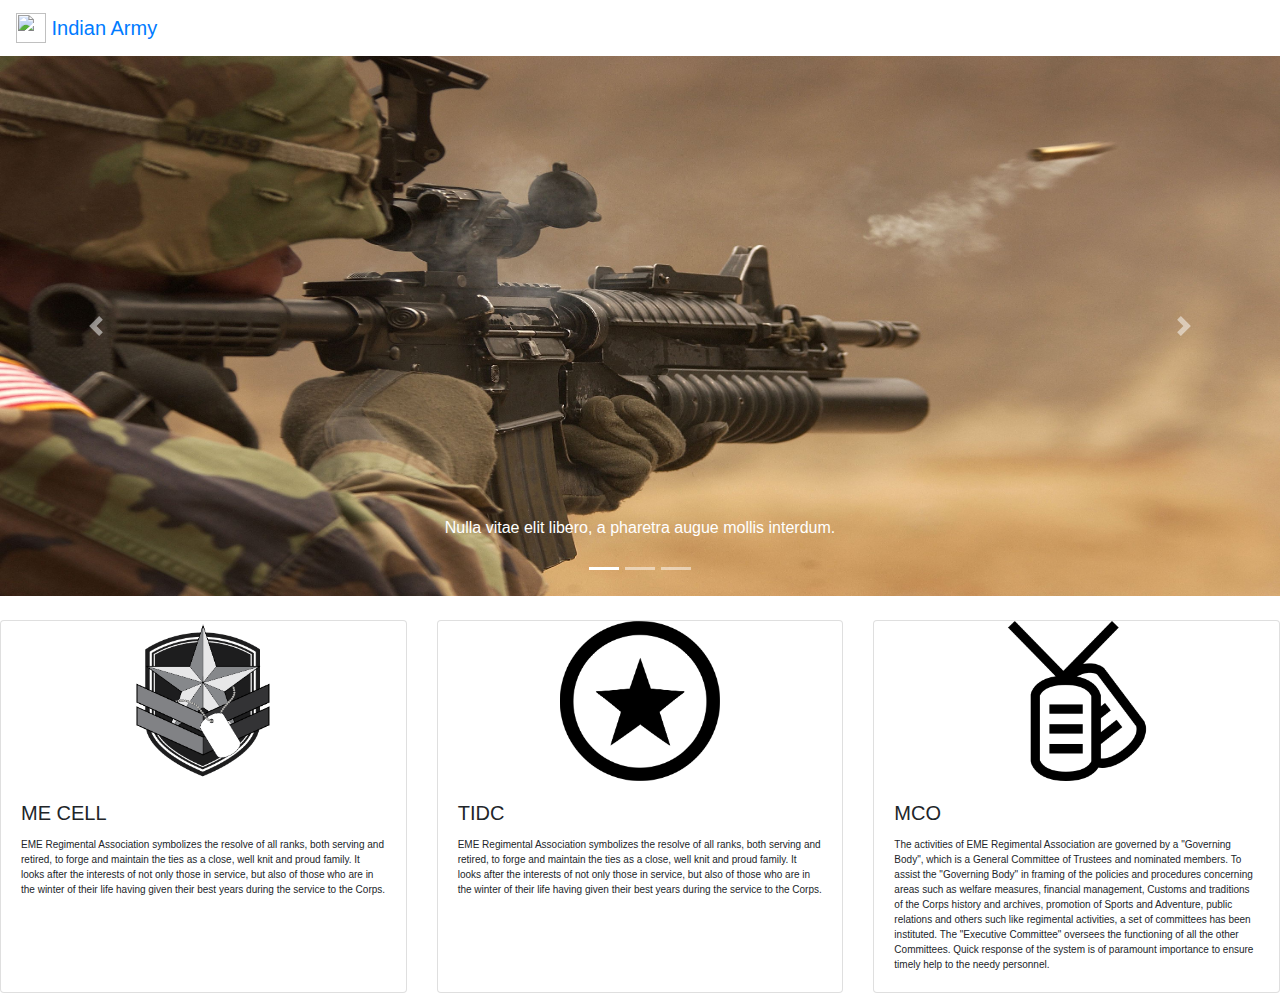
==== index.html @ dafd1463 "added card group" ====
<!DOCTYPE html>
<html>

<head>
    <title>CORPS OF EME</title>
    <!-- <link rel="stylesheet" href="styles.css"> -->
    <link rel="stylesheet" href="https://stackpath.bootstrapcdn.com/bootstrap/4.4.1/css/bootstrap.min.css" integrity="sha384-Vkoo8x4CGsO3+Hhxv8T/Q5PaXtkKtu6ug5TOeNV6gBiFeWPGFN9MuhOf23Q9Ifjh" crossorigin="anonymous">
</head>

<body>
    <script src="https://code.jquery.com/jquery-3.4.1.slim.min.js" integrity="sha384-J6qa4849blE2+poT4WnyKhv5vZF5SrPo0iEjwBvKU7imGFAV0wwj1yYfoRSJoZ+n" crossorigin="anonymous"></script>
    <script src="https://cdn.jsdelivr.net/npm/popper.js@1.16.0/dist/umd/popper.min.js" integrity="sha384-Q6E9RHvbIyZFJoft+2mJbHaEWldlvI9IOYy5n3zV9zzTtmI3UksdQRVvoxMfooAo" crossorigin="anonymous"></script>
    <script src="https://stackpath.bootstrapcdn.com/bootstrap/4.4.1/js/bootstrap.min.js" integrity="sha384-wfSDF2E50Y2D1uUdj0O3uMBJnjuUD4Ih7YwaYd1iqfktj0Uod8GCExl3Og8ifwB6" crossorigin="anonymous"></script>

    <style>
        .carousel-inner>.carousel-item>img {
            height: 60vh;
        }
        
        .card,
        .card img {
            width: 10rem;
        }
        
        .card p {
            font-size: 10px;
        }
    </style>


    <div>
        <nav class="navbar ">
            <a class="navbar-brand" href="#">
                <img src="https://upload.wikimedia.org/wikipedia/commons/thumb/2/23/Flag_of_the_Corps_of_EME.svg/800px-Flag_of_the_Corps_of_EME.svg.png" width="30" height="30" class="d-inline-block align-top" alt=""> Indian Army
            </a>
        </nav>
        <div id="carouselExampleCaptions" class="carousel slide" data-ride="carousel">
            <ol class="carousel-indicators">
                <li data-target="#carouselExampleCaptions" data-slide-to="0" class="active"></li>
                <li data-target="#carouselExampleCaptions" data-slide-to="1"></li>
                <li data-target="#carouselExampleCaptions" data-slide-to="2"></li>
            </ol>
            <div class="carousel-inner">
                <div class="carousel-item active">
                    <img src="./images/pic1.jpg" class="d-block w-100" alt="picture">
                    <div class="carousel-caption d-none d-md-block">

                        <p>Nulla vitae elit libero, a pharetra augue mollis interdum.</p>
                    </div>
                </div>
                <div class="carousel-item">
                    <img src="./images/pic2.jpg" class="d-block w-100" alt="picture">
                    <div class="carousel-caption d-none d-md-block">

                        <p>Lorem ipsum dolor sit amet, consectetur adipiscing elit.</p>
                    </div>
                </div>
                <div class="carousel-item">
                    <img src="./images/pic3.jpg" class="d-block w-100" alt="picture">
                    <div class="carousel-caption d-none d-md-block">

                        <p>Praesent commodo cursus magna, vel scelerisque nisl consectetur.</p>
                    </div>
                </div>
            </div>
            <a class="carousel-control-prev" href="#carouselExampleCaptions" role="button" data-slide="prev">
                <span class="carousel-control-prev-icon" aria-hidden="true"></span>
                <span class="sr-only">Previous</span>
            </a>
            <a class="carousel-control-next" href="#carouselExampleCaptions" role="button" data-slide="next">
                <span class="carousel-control-next-icon" aria-hidden="true"></span>
                <span class="sr-only">Next</span>
            </a>
        </div>

    </div>

    <div class="card-deck mt-4">
        <div class="card">
            <img src="./images/pic4.png" class="card-img-top mx-auto d-block" alt="...">
            <div class="card-body">
                <h5 class="card-title">ME CELL</h5>
                <p class="card-text">EME Regimental Association symbolizes the resolve of all ranks, both serving and retired, to forge and maintain the ties as a close, well knit and proud family. It looks after the interests of not only those in service, but also of those
                    who are in the winter of their life having given their best years during the service to the Corps.</p>

            </div>
        </div>
        <div class="card">
            <img src="./images/pic5.png" class="card-img-top mx-auto d-block" alt="...">
            <div class="card-body">
                <h5 class="card-title">TIDC</h5>
                <p class="card-text">EME Regimental Association symbolizes the resolve of all ranks, both serving and retired, to forge and maintain the ties as a close, well knit and proud family. It looks after the interests of not only those in service, but also of those
                    who are in the winter of their life having given their best years during the service to the Corps.</p>

            </div>
        </div>
        <div class="card">
            <img src="./images/pic6.png" class="card-img-top mx-auto d-block" alt="...">
            <div class="card-body">
                <h5 class="card-title">MCO</h5>
                <p class="card-text">The activities of EME Regimental Association are governed by a "Governing Body", which is a General Committee of Trustees and nominated members. To assist the "Governing Body" in framing of the policies and procedures concerning areas
                    such as welfare measures, financial management, Customs and traditions of the Corps history and archives, promotion of Sports and Adventure, public relations and others such like regimental activities, a set of committees has been
                    instituted. The "Executive Committee" oversees the functioning of all the other Committees. Quick response of the system is of paramount importance to ensure timely help to the needy personnel.</p>

            </div>
        </div>
    </div>
    <!---
  <div class="top">
        <div class="gallery">
            <a target="_blank" href="img_5terre.jpg">
                <img src="https://upload.wikimedia.org/wikipedia/commons/thumb/2/23/Flag_of_the_Corps_of_EME.svg/800px-Flag_of_the_Corps_of_EME.svg.png" width="400" height="200">
            </a>
        </div>
        <div id="outer-div" style="overflow:hidden;height:45px">

            <a href='/html/default.asp' style="padding:15px 150px 10px 70px">EME</a>
            <a id="inner-div" href='/html/default.asp' style="padding:15px 70px 10px 70px">HOME</a>
            <a id="inner-div" href='/css/default.asp' style="padding:15px 70px 10px 70px">VISION</a>
            <a id="inner-div" href='/css/default.asp' style="padding:15px 70px 10px 70px">MISSION</a>
            <a id="inner-div" href='/css/default.asp' style="padding:15px 70px 10px 70px">ABOUT US</a>
        </div>
        <div class="bottom">
            <p>
                <h1>ME CELL</h1>
                EME Regimental Association symbolizes the resolve of all ranks, both serving and retired, to forge and maintain the ties as a close, well knit and proud family. It looks after the interests of not only those in service, but also of those who are in the
                winter of their life having given their best years during the service to the Corps.
            </p>
            <p>
                <h1>TIDC</h1>
                EME Regimental Association symbolizes the resolve of all ranks, both serving and retired, to forge and maintain the ties as a close, well knit and proud family. It looks after the interests of not only those in service, but also of those who are in the
                winter of their life having given their best years during the service to the Corps.
            </p>
            <p>
                <h1>MCO</h1>
                The activities of EME Regimental Association are governed by a "Governing Body", which is a General Committee of Trustees and nominated members. To assist the "Governing Body" in framing of the policies and procedures concerning areas such as welfare
                measures, financial management, Customs and traditions of the Corps history and archives, promotion of Sports and Adventure, public relations and others such like regimental activities, a set of committees has been instituted. The "Executive
                Committee" oversees the functioning of all the other Committees. Quick response of the system is of paramount importance to ensure timely help to the needy personnel.
            </p>
        </div>

    </div>


-->

</body>

</html>
---- styles.css ----
div.gallery {

  border: 1px solid #ccc;
  float: left;
  width: 170px;
  }

div.gallery img {
  width: 100%;
  height: auto;
}

div.bottom{
padding: 260px;
line-height: 1.2;
font-size: 20px;
text-transform: capitalize;
text-shadow: 3px 2px Blue;
}

#outer-div {

      text-align: center;
      background-color: #00004d
      }
   #inner-div {
      display: inline-block;
      margin: 0 auto;
      padding: 3px;
      background-color: #ccccff
      }

body {
  color: #f1f1f1;
  height: 200px;
  background-image: url('http://www.joinindianarmy.nic.in/writereaddata/Portal/Template_ScriptBanner/Banner_1_1_imgpsh_fullsize__7_.png');
  background-repeat: no-repeat;
  background-size: cover;
  background-attachment: fixed;
  background-position: center;
}
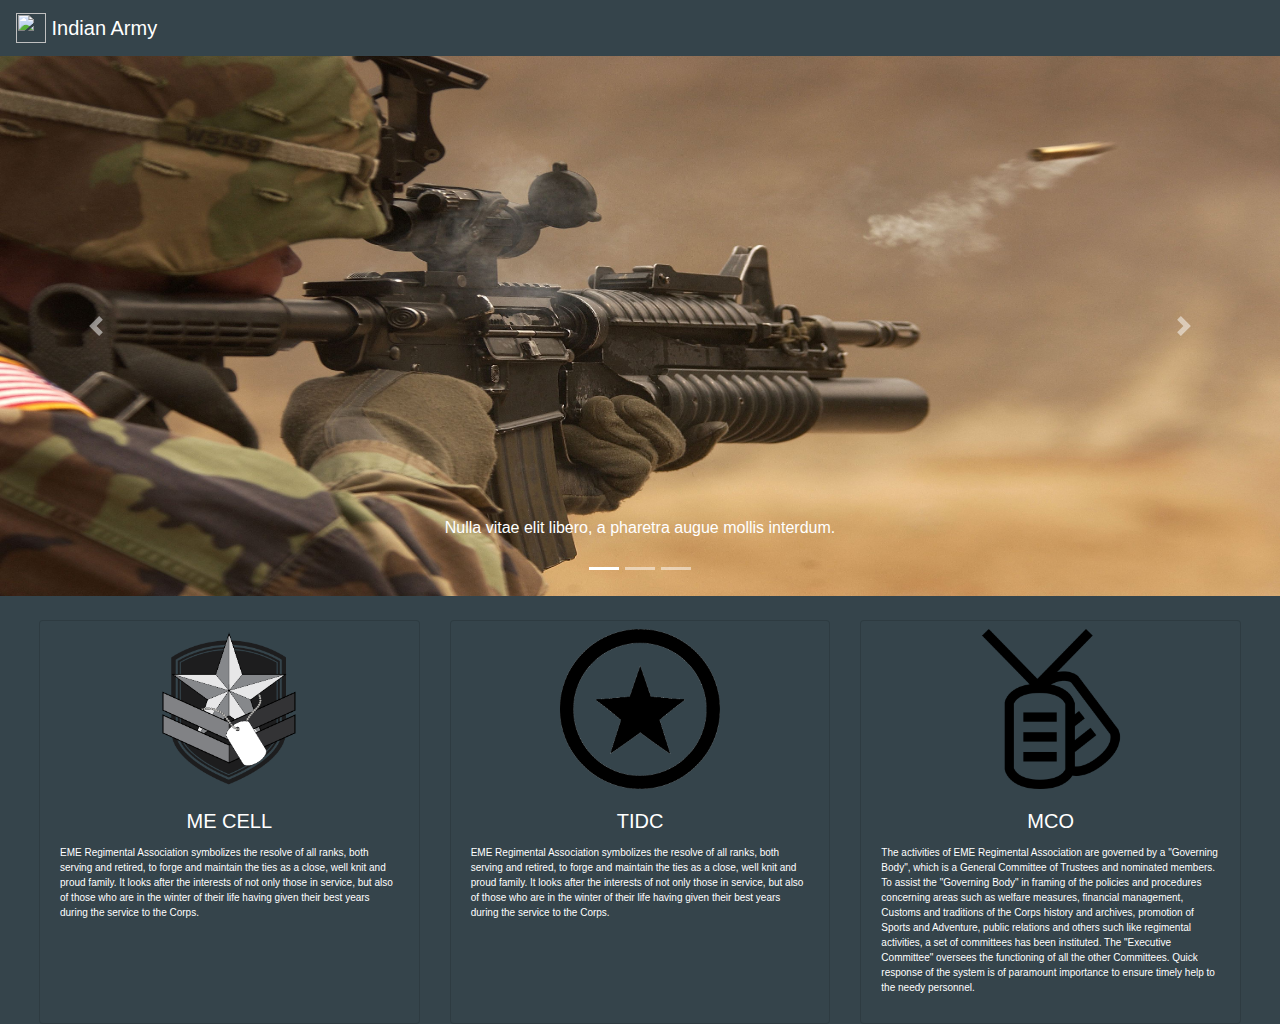
==== commit 98702187: "changed background color and color" ====
--- a/index.html
+++ b/index.html
@@ -13,6 +13,14 @@
     <script src="https://stackpath.bootstrapcdn.com/bootstrap/4.4.1/js/bootstrap.min.js" integrity="sha384-wfSDF2E50Y2D1uUdj0O3uMBJnjuUD4Ih7YwaYd1iqfktj0Uod8GCExl3Og8ifwB6" crossorigin="anonymous"></script>
 
     <style>
+        body {
+            background-color: #35444B;
+        }
+        
+        .navbar-brand {
+            color: white;
+        }
+        
         .carousel-inner>.carousel-item>img {
             height: 60vh;
         }
@@ -24,6 +32,11 @@
         
         .card p {
             font-size: 10px;
+        }
+        
+        .card {
+            background-color: #35444B;
+            color: white;
         }
     </style>
 
@@ -75,29 +88,29 @@
 
     </div>
 
-    <div class="card-deck mt-4">
-        <div class="card">
+    <div class="card-deck mt-4 mx-4">
+        <div class="card py-2">
             <img src="./images/pic4.png" class="card-img-top mx-auto d-block" alt="...">
             <div class="card-body">
-                <h5 class="card-title">ME CELL</h5>
+                <h5 class="card-title text-center">ME CELL</h5>
                 <p class="card-text">EME Regimental Association symbolizes the resolve of all ranks, both serving and retired, to forge and maintain the ties as a close, well knit and proud family. It looks after the interests of not only those in service, but also of those
                     who are in the winter of their life having given their best years during the service to the Corps.</p>
 
             </div>
         </div>
-        <div class="card">
+        <div class="card py-2">
             <img src="./images/pic5.png" class="card-img-top mx-auto d-block" alt="...">
             <div class="card-body">
-                <h5 class="card-title">TIDC</h5>
+                <h5 class="card-title text-center">TIDC</h5>
                 <p class="card-text">EME Regimental Association symbolizes the resolve of all ranks, both serving and retired, to forge and maintain the ties as a close, well knit and proud family. It looks after the interests of not only those in service, but also of those
                     who are in the winter of their life having given their best years during the service to the Corps.</p>
 
             </div>
         </div>
-        <div class="card">
+        <div class="card py-2">
             <img src="./images/pic6.png" class="card-img-top mx-auto d-block" alt="...">
             <div class="card-body">
-                <h5 class="card-title">MCO</h5>
+                <h5 class="card-title text-center">MCO</h5>
                 <p class="card-text">The activities of EME Regimental Association are governed by a "Governing Body", which is a General Committee of Trustees and nominated members. To assist the "Governing Body" in framing of the policies and procedures concerning areas
                     such as welfare measures, financial management, Customs and traditions of the Corps history and archives, promotion of Sports and Adventure, public relations and others such like regimental activities, a set of committees has been
                     instituted. The "Executive Committee" oversees the functioning of all the other Committees. Quick response of the system is of paramount importance to ensure timely help to the needy personnel.</p>
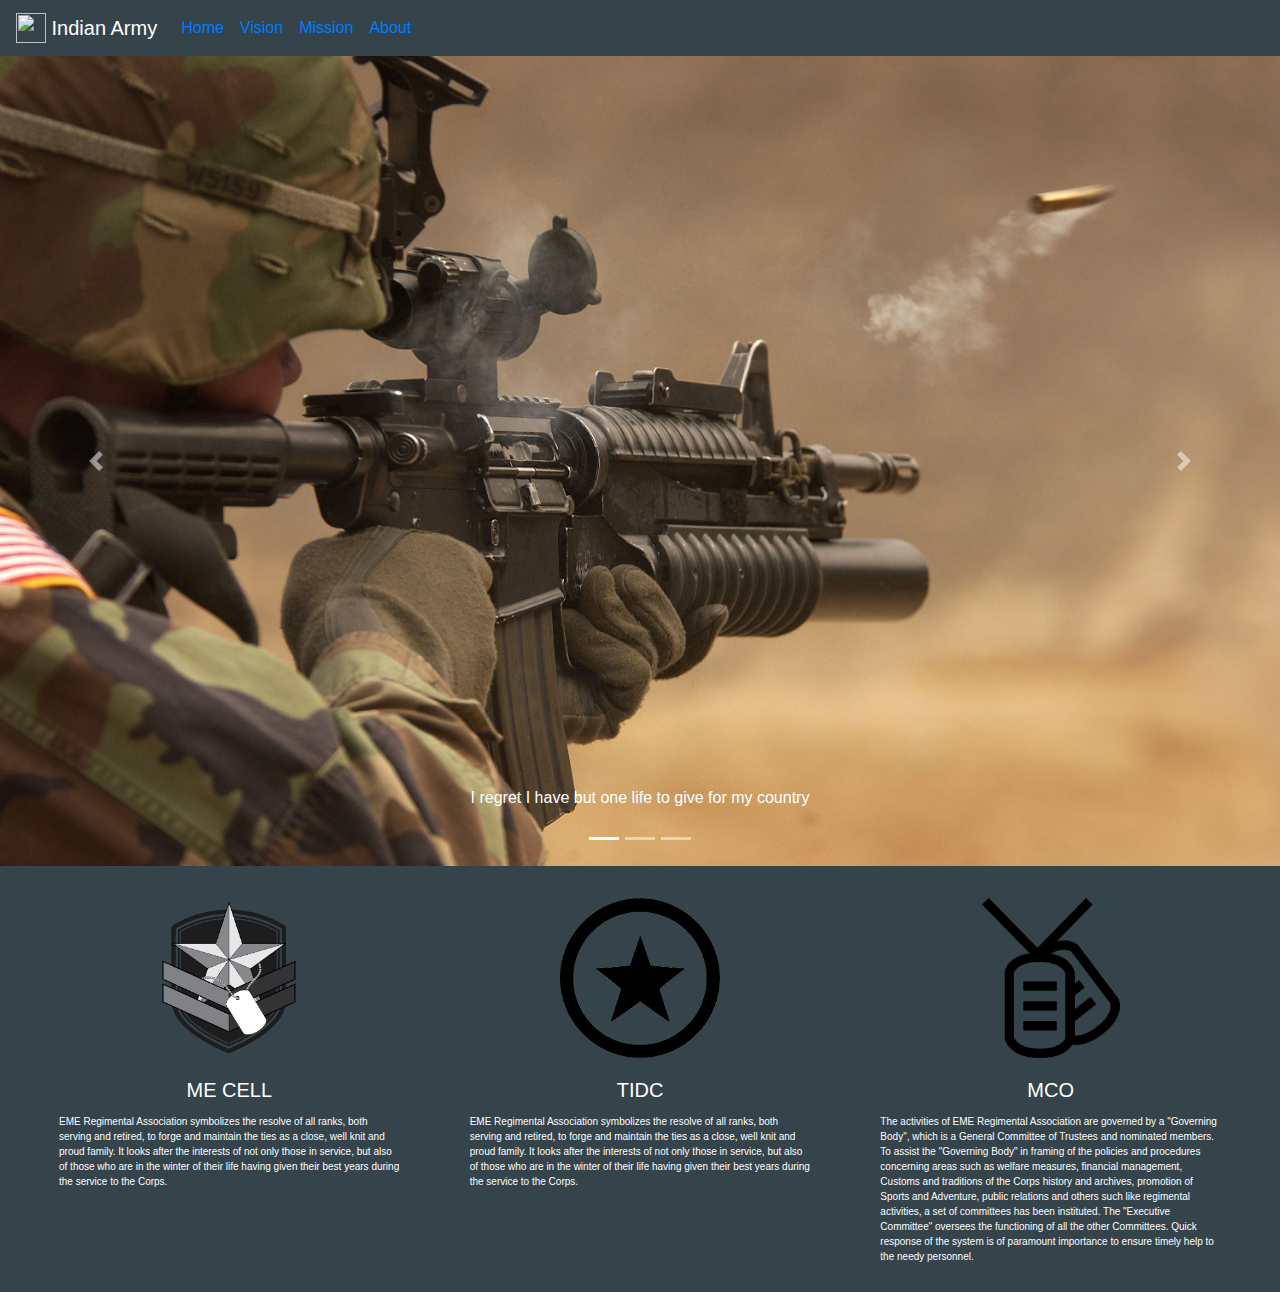
==== commit 98b20e7b: "changed the carousel size and added some comments" ====
--- a/index.html
+++ b/index.html
@@ -2,94 +2,89 @@
 <html>
 
 <head>
+    <meta charset="utf-8" />
     <title>CORPS OF EME</title>
-    <!-- <link rel="stylesheet" href="styles.css"> -->
+    <link rel="icon" href="https://upload.wikimedia.org/wikipedia/commons/thumb/2/23/Flag_of_the_Corps_of_EME.svg/800px-Flag_of_the_Corps_of_EME.svg.png" type="image/icon type">
+    <link rel="stylesheet" href="style.css">
     <link rel="stylesheet" href="https://stackpath.bootstrapcdn.com/bootstrap/4.4.1/css/bootstrap.min.css" integrity="sha384-Vkoo8x4CGsO3+Hhxv8T/Q5PaXtkKtu6ug5TOeNV6gBiFeWPGFN9MuhOf23Q9Ifjh" crossorigin="anonymous">
 </head>
 
-<body>
+<body style="background-color:  #35444B;">
     <script src="https://code.jquery.com/jquery-3.4.1.slim.min.js" integrity="sha384-J6qa4849blE2+poT4WnyKhv5vZF5SrPo0iEjwBvKU7imGFAV0wwj1yYfoRSJoZ+n" crossorigin="anonymous"></script>
     <script src="https://cdn.jsdelivr.net/npm/popper.js@1.16.0/dist/umd/popper.min.js" integrity="sha384-Q6E9RHvbIyZFJoft+2mJbHaEWldlvI9IOYy5n3zV9zzTtmI3UksdQRVvoxMfooAo" crossorigin="anonymous"></script>
     <script src="https://stackpath.bootstrapcdn.com/bootstrap/4.4.1/js/bootstrap.min.js" integrity="sha384-wfSDF2E50Y2D1uUdj0O3uMBJnjuUD4Ih7YwaYd1iqfktj0Uod8GCExl3Og8ifwB6" crossorigin="anonymous"></script>
 
-    <style>
-        body {
-            background-color: #35444B;
-        }
-        
-        .navbar-brand {
-            color: white;
-        }
-        
-        .carousel-inner>.carousel-item>img {
-            height: 60vh;
-        }
-        
-        .card,
-        .card img {
-            width: 10rem;
-        }
-        
-        .card p {
-            font-size: 10px;
-        }
-        
-        .card {
-            background-color: #35444B;
-            color: white;
-        }
-    </style>
+    <!--Header-->
+    <nav class="navbar navbar-expand-lg ">
+        <a class="navbar-brand" href="#">
+            <img src="https://upload.wikimedia.org/wikipedia/commons/thumb/2/23/Flag_of_the_Corps_of_EME.svg/800px-Flag_of_the_Corps_of_EME.svg.png" width="30" height="30" class="d-inline-block align-top" alt=""> Indian Army
+        </a>
+        <button class="navbar-toggler" type="button" data-toggle="collapse" data-target="#navbarSupportedContent" aria-controls="navbarSupportedContent" aria-expanded="false" aria-label="Toggle navigation">
+            <span class="navbar-toggler-icon"></span>
+          </button>
+
+        <div class="collapse navbar-collapse" id="navbarSupportedContent">
+            <ul class="navbar-nav mr-auto">
+                <li class="nav-item active">
+                    <a class="nav-link" href="#">Home <span class="sr-only">(current)</span></a>
+                </li>
+                <li class="nav-item">
+                    <a class="nav-link" href="#">Vision</a>
+                </li>
+                <li class="nav-item">
+                    <a class="nav-link" href="#">Mission</a>
+                </li>
+                <li class="nav-item">
+                    <a class="nav-link" href="#">About</a>
+                </li>
 
 
-    <div>
-        <nav class="navbar ">
-            <a class="navbar-brand" href="#">
-                <img src="https://upload.wikimedia.org/wikipedia/commons/thumb/2/23/Flag_of_the_Corps_of_EME.svg/800px-Flag_of_the_Corps_of_EME.svg.png" width="30" height="30" class="d-inline-block align-top" alt=""> Indian Army
-            </a>
-        </nav>
-        <div id="carouselExampleCaptions" class="carousel slide" data-ride="carousel">
-            <ol class="carousel-indicators">
-                <li data-target="#carouselExampleCaptions" data-slide-to="0" class="active"></li>
-                <li data-target="#carouselExampleCaptions" data-slide-to="1"></li>
-                <li data-target="#carouselExampleCaptions" data-slide-to="2"></li>
-            </ol>
-            <div class="carousel-inner">
-                <div class="carousel-item active">
-                    <img src="./images/pic1.jpg" class="d-block w-100" alt="picture">
-                    <div class="carousel-caption d-none d-md-block">
+            </ul>
+        </div>
+    </nav>
+    <!--Carousel-->
+    <div id="carouselExampleCaptions" class="carousel slide" data-ride="carousel">
+        <ol class="carousel-indicators">
+            <li data-target="#carouselExampleCaptions" data-slide-to="0" class="active"></li>
+            <li data-target="#carouselExampleCaptions" data-slide-to="1"></li>
+            <li data-target="#carouselExampleCaptions" data-slide-to="2"></li>
+        </ol>
+        <div class="carousel-inner">
+            <div class="carousel-item active">
+                <img src="./images/pic1.jpg" class="d-block w-100" alt="picture">
+                <div class="carousel-caption d-none d-md-block">
 
-                        <p>Nulla vitae elit libero, a pharetra augue mollis interdum.</p>
-                    </div>
-                </div>
-                <div class="carousel-item">
-                    <img src="./images/pic2.jpg" class="d-block w-100" alt="picture">
-                    <div class="carousel-caption d-none d-md-block">
-
-                        <p>Lorem ipsum dolor sit amet, consectetur adipiscing elit.</p>
-                    </div>
-                </div>
-                <div class="carousel-item">
-                    <img src="./images/pic3.jpg" class="d-block w-100" alt="picture">
-                    <div class="carousel-caption d-none d-md-block">
-
-                        <p>Praesent commodo cursus magna, vel scelerisque nisl consectetur.</p>
-                    </div>
+                    <p>I regret I have but one life to give for my country</p>
                 </div>
             </div>
-            <a class="carousel-control-prev" href="#carouselExampleCaptions" role="button" data-slide="prev">
-                <span class="carousel-control-prev-icon" aria-hidden="true"></span>
-                <span class="sr-only">Previous</span>
-            </a>
-            <a class="carousel-control-next" href="#carouselExampleCaptions" role="button" data-slide="next">
-                <span class="carousel-control-next-icon" aria-hidden="true"></span>
-                <span class="sr-only">Next</span>
-            </a>
+            <div class="carousel-item">
+                <img src="./images/pic2.jpg" class="d-block w-100" alt="picture">
+                <div class="carousel-caption d-none d-md-block">
+
+                    <p>May God have mercy on our enemies, because we won't.</p>
+                </div>
+            </div>
+            <div class="carousel-item">
+                <img src="./images/pic3.jpg" class="d-block w-100" alt="picture">
+                <div class="carousel-caption d-none d-md-block">
+
+                    <p>Our flag does not fly because the wind moves it, it flies with the last breath of each soldier who died protecting it.</p>
+                </div>
+            </div>
         </div>
-
+        <a class="carousel-control-prev" href="#carouselExampleCaptions" role="button" data-slide="prev">
+            <span class="carousel-control-prev-icon" aria-hidden="true"></span>
+            <span class="sr-only">Previous</span>
+        </a>
+        <a class="carousel-control-next" href="#carouselExampleCaptions" role="button" data-slide="next">
+            <span class="carousel-control-next-icon" aria-hidden="true"></span>
+            <span class="sr-only">Next</span>
+        </a>
     </div>
 
+    <!--body-->
     <div class="card-deck mt-4 mx-4">
-        <div class="card py-2">
+        <div class="card py-2 border-0">
             <img src="./images/pic4.png" class="card-img-top mx-auto d-block" alt="...">
             <div class="card-body">
                 <h5 class="card-title text-center">ME CELL</h5>
@@ -98,7 +93,7 @@
 
             </div>
         </div>
-        <div class="card py-2">
+        <div class="card py-2 border-0">
             <img src="./images/pic5.png" class="card-img-top mx-auto d-block" alt="...">
             <div class="card-body">
                 <h5 class="card-title text-center">TIDC</h5>
@@ -107,7 +102,7 @@
 
             </div>
         </div>
-        <div class="card py-2">
+        <div class="card py-2 border-0">
             <img src="./images/pic6.png" class="card-img-top mx-auto d-block" alt="...">
             <div class="card-body">
                 <h5 class="card-title text-center">MCO</h5>
@@ -118,44 +113,6 @@
             </div>
         </div>
     </div>
-    <!---
-  <div class="top">
-        <div class="gallery">
-            <a target="_blank" href="img_5terre.jpg">
-                <img src="https://upload.wikimedia.org/wikipedia/commons/thumb/2/23/Flag_of_the_Corps_of_EME.svg/800px-Flag_of_the_Corps_of_EME.svg.png" width="400" height="200">
-            </a>
-        </div>
-        <div id="outer-div" style="overflow:hidden;height:45px">
-
-            <a href='/html/default.asp' style="padding:15px 150px 10px 70px">EME</a>
-            <a id="inner-div" href='/html/default.asp' style="padding:15px 70px 10px 70px">HOME</a>
-            <a id="inner-div" href='/css/default.asp' style="padding:15px 70px 10px 70px">VISION</a>
-            <a id="inner-div" href='/css/default.asp' style="padding:15px 70px 10px 70px">MISSION</a>
-            <a id="inner-div" href='/css/default.asp' style="padding:15px 70px 10px 70px">ABOUT US</a>
-        </div>
-        <div class="bottom">
-            <p>
-                <h1>ME CELL</h1>
-                EME Regimental Association symbolizes the resolve of all ranks, both serving and retired, to forge and maintain the ties as a close, well knit and proud family. It looks after the interests of not only those in service, but also of those who are in the
-                winter of their life having given their best years during the service to the Corps.
-            </p>
-            <p>
-                <h1>TIDC</h1>
-                EME Regimental Association symbolizes the resolve of all ranks, both serving and retired, to forge and maintain the ties as a close, well knit and proud family. It looks after the interests of not only those in service, but also of those who are in the
-                winter of their life having given their best years during the service to the Corps.
-            </p>
-            <p>
-                <h1>MCO</h1>
-                The activities of EME Regimental Association are governed by a "Governing Body", which is a General Committee of Trustees and nominated members. To assist the "Governing Body" in framing of the policies and procedures concerning areas such as welfare
-                measures, financial management, Customs and traditions of the Corps history and archives, promotion of Sports and Adventure, public relations and others such like regimental activities, a set of committees has been instituted. The "Executive
-                Committee" oversees the functioning of all the other Committees. Quick response of the system is of paramount importance to ensure timely help to the needy personnel.
-            </p>
-        </div>
-
-    </div>
-
-
--->
 
 </body>
 
--- a/style.css
+++ b/style.css
@@ -0,0 +1,21 @@
+.navbar-brand {
+    color: white;
+}
+
+.carousel-inner>.carousel-item>img {
+    height: 90vh;
+}
+
+.card-deck>.card,
+.card img {
+    width: 10rem;
+}
+
+.card-deck>.card p {
+    font-size: 10px;
+}
+
+.card-deck>.card {
+    background-color: #35444B;
+    color: white;
+}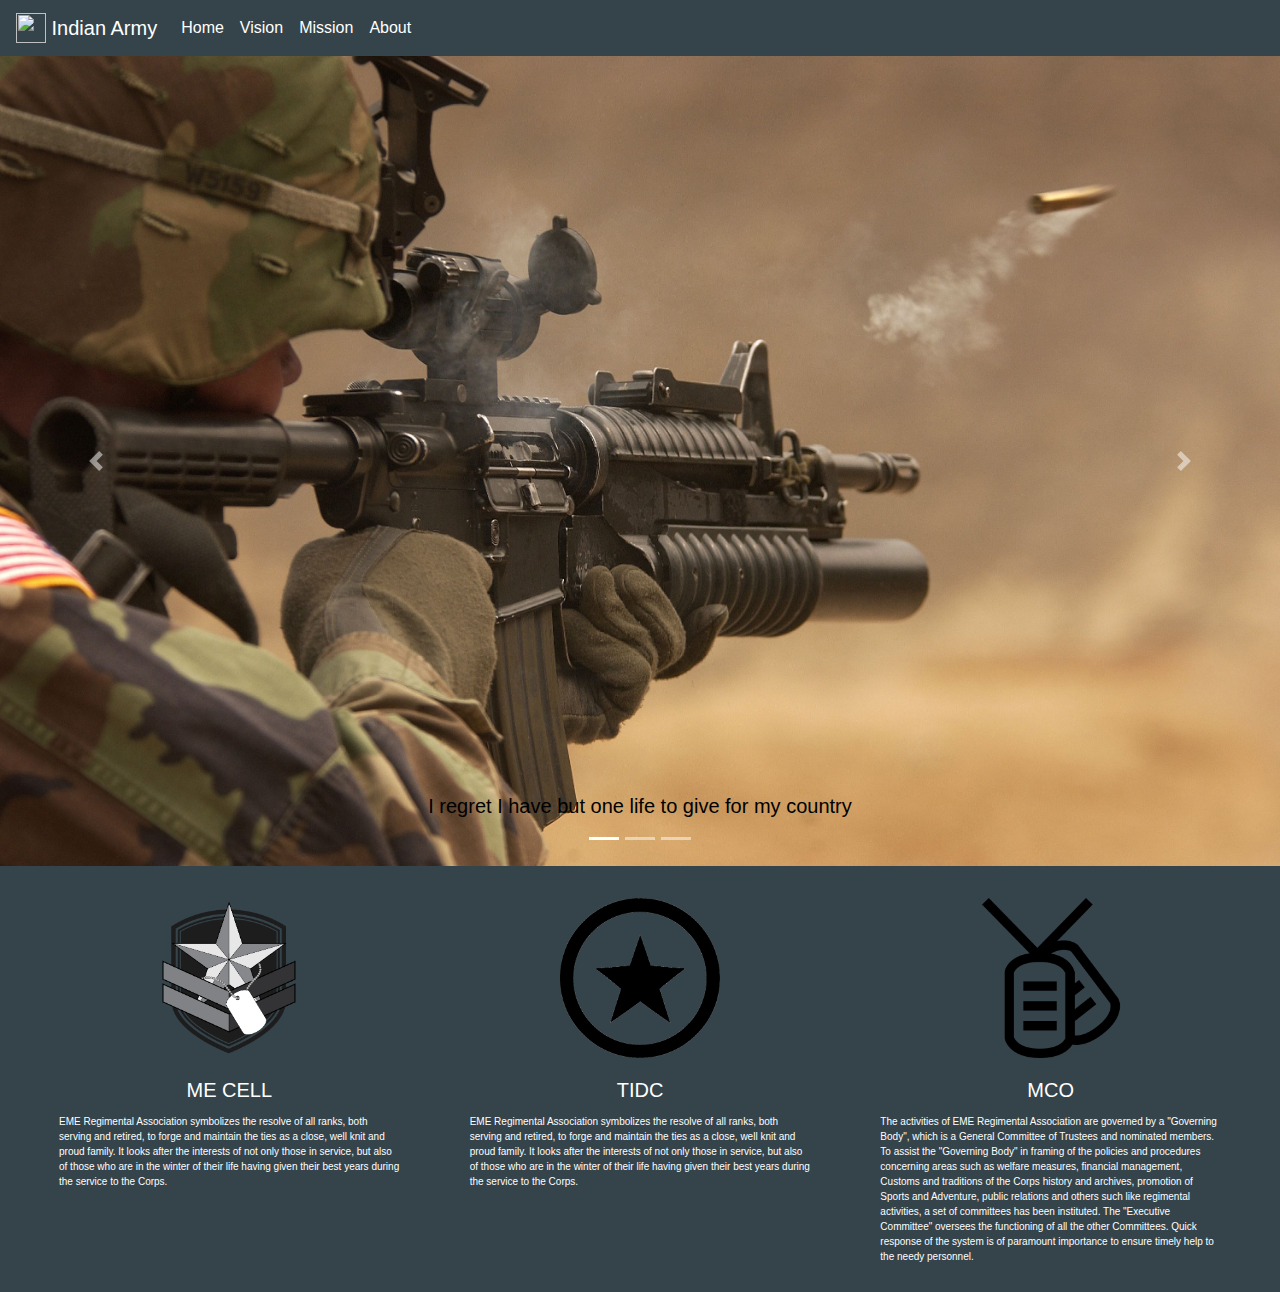
==== commit 1e1516eb: "changed some text color" ====
--- a/index.html
+++ b/index.html
@@ -16,7 +16,7 @@
 
     <!--Header-->
     <nav class="navbar navbar-expand-lg ">
-        <a class="navbar-brand" href="#">
+        <a class="navbar-brand txt" href="#">
             <img src="https://upload.wikimedia.org/wikipedia/commons/thumb/2/23/Flag_of_the_Corps_of_EME.svg/800px-Flag_of_the_Corps_of_EME.svg.png" width="30" height="30" class="d-inline-block align-top" alt=""> Indian Army
         </a>
         <button class="navbar-toggler" type="button" data-toggle="collapse" data-target="#navbarSupportedContent" aria-controls="navbarSupportedContent" aria-expanded="false" aria-label="Toggle navigation">
@@ -26,22 +26,23 @@
         <div class="collapse navbar-collapse" id="navbarSupportedContent">
             <ul class="navbar-nav mr-auto">
                 <li class="nav-item active">
-                    <a class="nav-link" href="#">Home <span class="sr-only">(current)</span></a>
+                    <a class="nav-link txt" href="#">Home <span class="sr-only">(current)</span></a>
                 </li>
                 <li class="nav-item">
-                    <a class="nav-link" href="#">Vision</a>
+                    <a class="nav-link txt" href="#">Vision</a>
                 </li>
-                <li class="nav-item">
-                    <a class="nav-link" href="#">Mission</a>
+                <li class="nav-item ">
+                    <a class="nav-link txt" href="#">Mission</a>
                 </li>
-                <li class="nav-item">
-                    <a class="nav-link" href="#">About</a>
+                <li class="nav-item ">
+                    <a class="nav-link txt" href="#">About</a>
                 </li>
 
 
             </ul>
         </div>
     </nav>
+
     <!--Carousel-->
     <div id="carouselExampleCaptions" class="carousel slide" data-ride="carousel">
         <ol class="carousel-indicators">
@@ -53,22 +54,21 @@
             <div class="carousel-item active">
                 <img src="./images/pic1.jpg" class="d-block w-100" alt="picture">
                 <div class="carousel-caption d-none d-md-block">
-
-                    <p>I regret I have but one life to give for my country</p>
+                    <h5>I regret I have but one life to give for my country</h5>
                 </div>
             </div>
             <div class="carousel-item">
                 <img src="./images/pic2.jpg" class="d-block w-100" alt="picture">
                 <div class="carousel-caption d-none d-md-block">
 
-                    <p>May God have mercy on our enemies, because we won't.</p>
+                    <h5>May God have mercy on our enemies, because we won't.</h5>
                 </div>
             </div>
             <div class="carousel-item">
                 <img src="./images/pic3.jpg" class="d-block w-100" alt="picture">
                 <div class="carousel-caption d-none d-md-block">
 
-                    <p>Our flag does not fly because the wind moves it, it flies with the last breath of each soldier who died protecting it.</p>
+                    <h5>Our flag does not fly because the wind moves it, it flies with the last breath of each soldier who died protecting it.</h5>
                 </div>
             </div>
         </div>
--- a/style.css
+++ b/style.css
@@ -1,7 +1,3 @@
-.navbar-brand {
-    color: white;
-}
-
 .carousel-inner>.carousel-item>img {
     height: 90vh;
 }
@@ -18,4 +14,12 @@
 .card-deck>.card {
     background-color: #35444B;
     color: white;
+}
+
+.carousel>.carousel-inner>.carousel-item>.carousel-caption {
+    color: black;
+}
+
+.txt {
+    color: white;
 }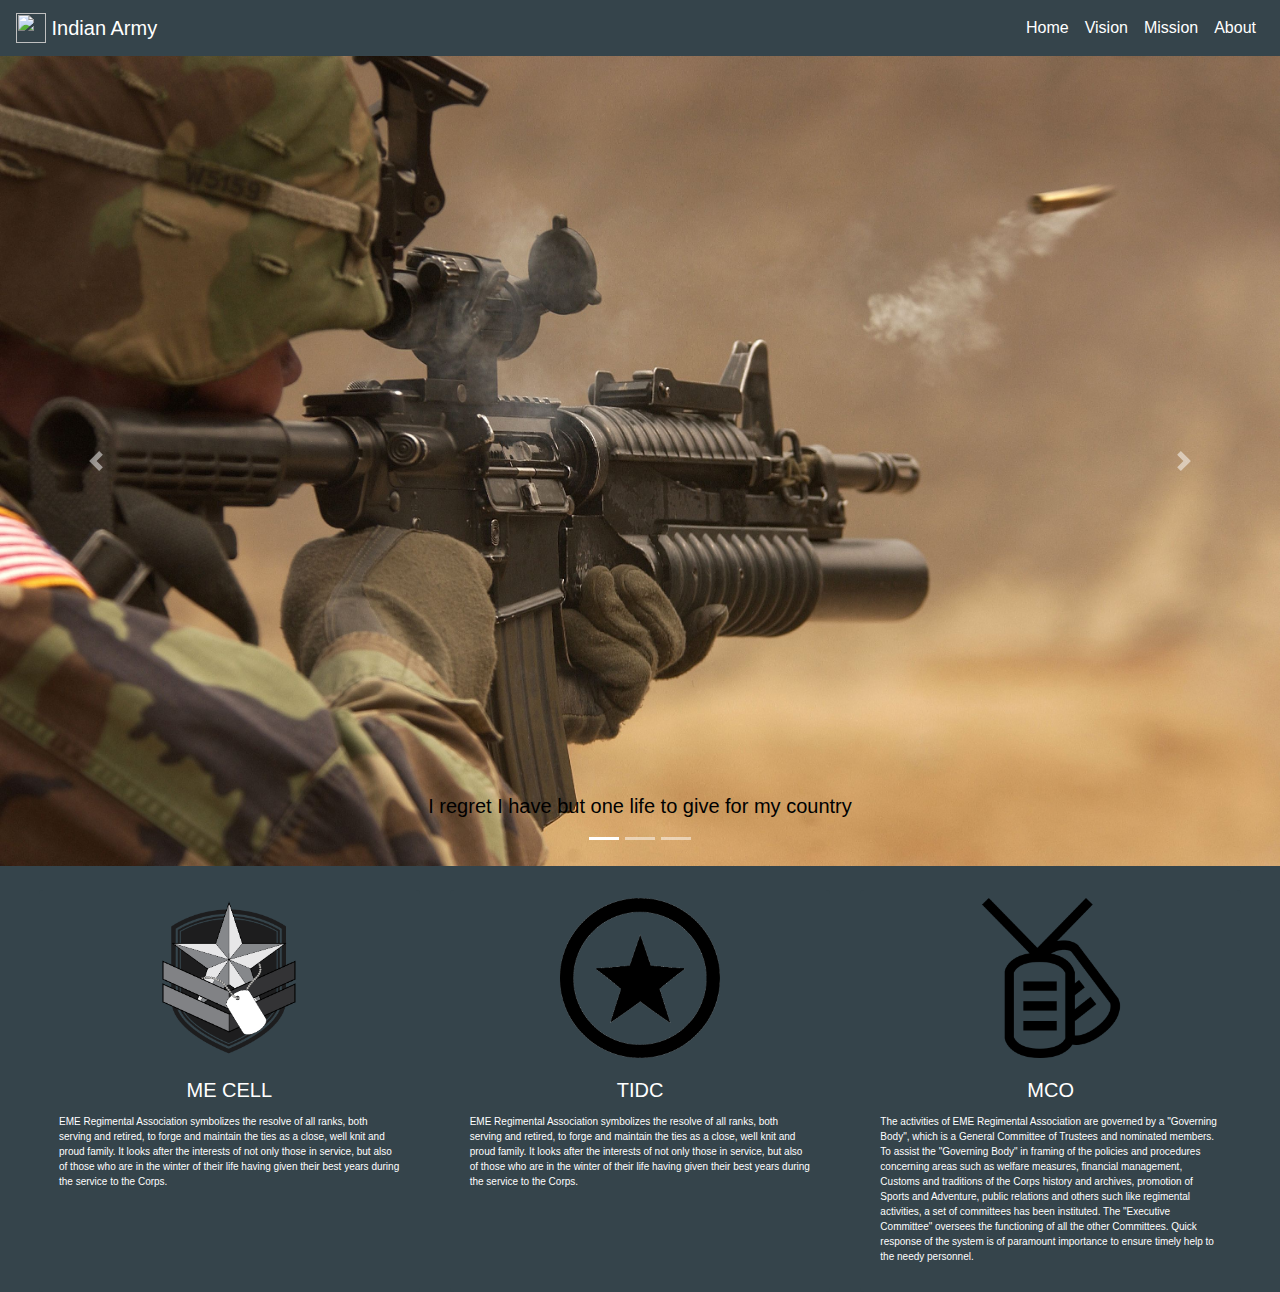
==== commit cdfe8771: "right moved the nav bar element" ====
--- a/index.html
+++ b/index.html
@@ -24,7 +24,7 @@
           </button>
 
         <div class="collapse navbar-collapse" id="navbarSupportedContent">
-            <ul class="navbar-nav mr-auto">
+            <ul class="navbar-nav ml-auto">
                 <li class="nav-item active">
                     <a class="nav-link txt" href="#">Home <span class="sr-only">(current)</span></a>
                 </li>
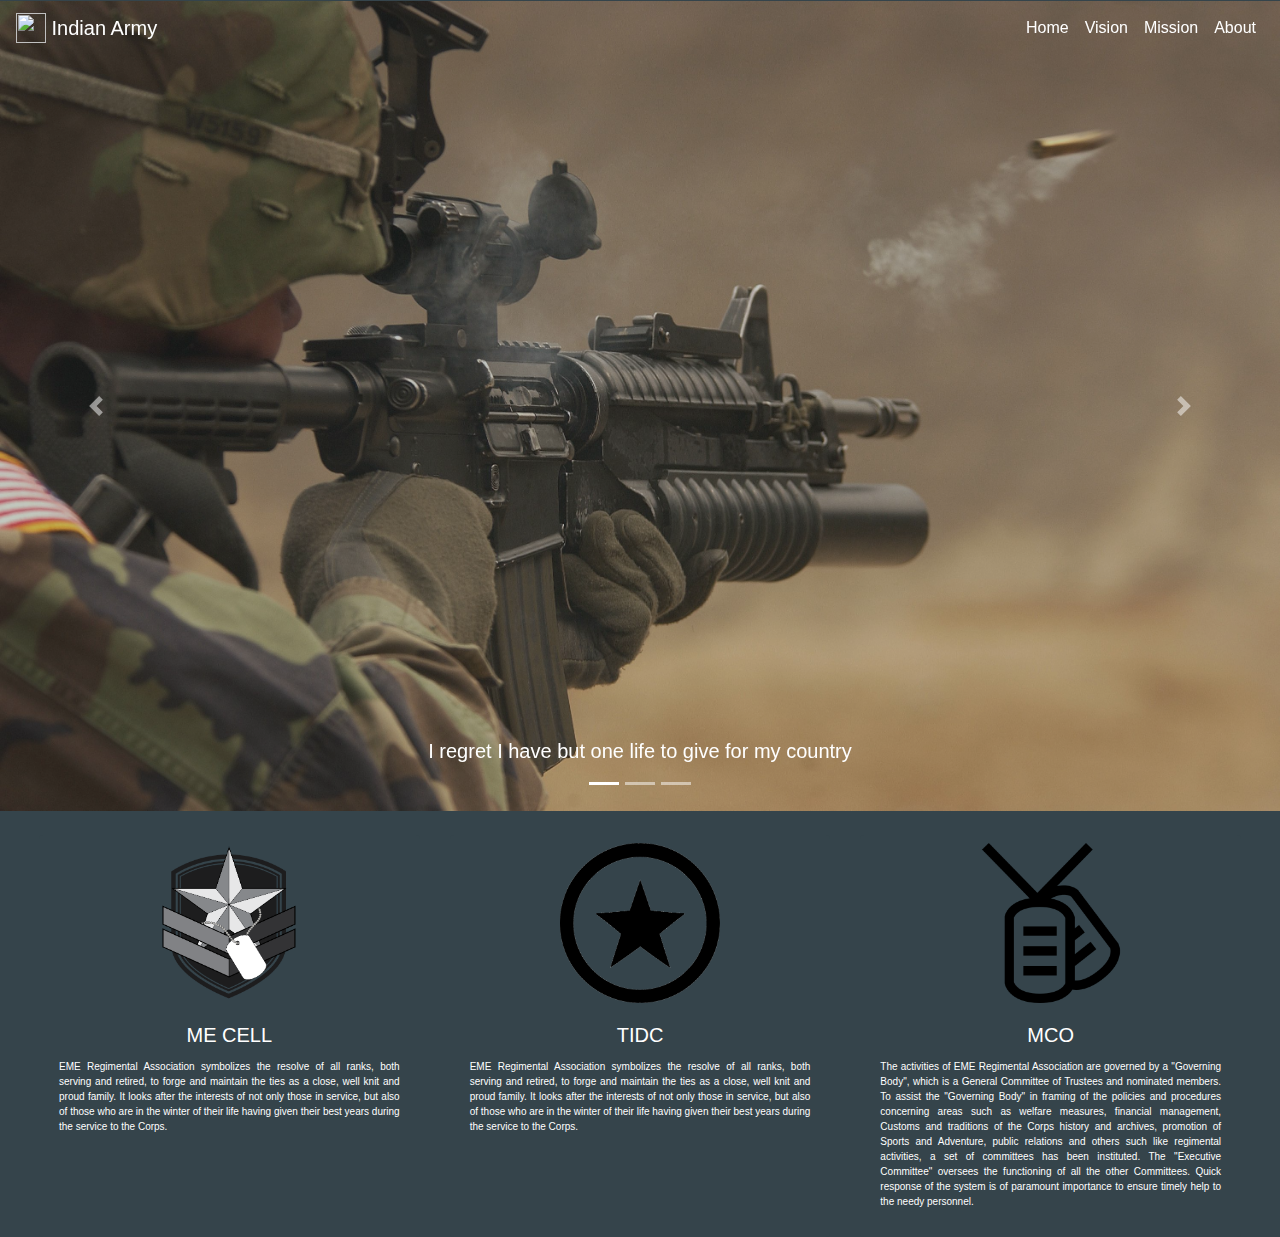
==== commit 055b4e9d: "Made navbar mount on the carousel" ====
--- a/index.html
+++ b/index.html
@@ -14,12 +14,13 @@
     <script src="https://cdn.jsdelivr.net/npm/popper.js@1.16.0/dist/umd/popper.min.js" integrity="sha384-Q6E9RHvbIyZFJoft+2mJbHaEWldlvI9IOYy5n3zV9zzTtmI3UksdQRVvoxMfooAo" crossorigin="anonymous"></script>
     <script src="https://stackpath.bootstrapcdn.com/bootstrap/4.4.1/js/bootstrap.min.js" integrity="sha384-wfSDF2E50Y2D1uUdj0O3uMBJnjuUD4Ih7YwaYd1iqfktj0Uod8GCExl3Og8ifwB6" crossorigin="anonymous"></script>
 
+
     <!--Header-->
-    <nav class="navbar navbar-expand-lg ">
+    <nav class="navbar navbar-expand-lg nav">
         <a class="navbar-brand txt" href="#">
             <img src="https://upload.wikimedia.org/wikipedia/commons/thumb/2/23/Flag_of_the_Corps_of_EME.svg/800px-Flag_of_the_Corps_of_EME.svg.png" width="30" height="30" class="d-inline-block align-top" alt=""> Indian Army
         </a>
-        <button class="navbar-toggler" type="button" data-toggle="collapse" data-target="#navbarSupportedContent" aria-controls="navbarSupportedContent" aria-expanded="false" aria-label="Toggle navigation">
+        <button class="navbar-toggler navbar-dark" type="button" data-toggle="collapse" data-target="#navbarSupportedContent" aria-controls="navbarSupportedContent" aria-expanded="false" aria-label="Toggle navigation">
             <span class="navbar-toggler-icon"></span>
           </button>
 
@@ -37,8 +38,6 @@
                 <li class="nav-item ">
                     <a class="nav-link txt" href="#">About</a>
                 </li>
-
-
             </ul>
         </div>
     </nav>
@@ -88,7 +87,7 @@
             <img src="./images/pic4.png" class="card-img-top mx-auto d-block" alt="...">
             <div class="card-body">
                 <h5 class="card-title text-center">ME CELL</h5>
-                <p class="card-text">EME Regimental Association symbolizes the resolve of all ranks, both serving and retired, to forge and maintain the ties as a close, well knit and proud family. It looks after the interests of not only those in service, but also of those
+                <p class="card-text text-justify">EME Regimental Association symbolizes the resolve of all ranks, both serving and retired, to forge and maintain the ties as a close, well knit and proud family. It looks after the interests of not only those in service, but also of those
                     who are in the winter of their life having given their best years during the service to the Corps.</p>
 
             </div>
@@ -97,16 +96,16 @@
             <img src="./images/pic5.png" class="card-img-top mx-auto d-block" alt="...">
             <div class="card-body">
                 <h5 class="card-title text-center">TIDC</h5>
-                <p class="card-text">EME Regimental Association symbolizes the resolve of all ranks, both serving and retired, to forge and maintain the ties as a close, well knit and proud family. It looks after the interests of not only those in service, but also of those
+                <p class="card-text text-justify">EME Regimental Association symbolizes the resolve of all ranks, both serving and retired, to forge and maintain the ties as a close, well knit and proud family. It looks after the interests of not only those in service, but also of those
                     who are in the winter of their life having given their best years during the service to the Corps.</p>
 
             </div>
         </div>
         <div class="card py-2 border-0">
             <img src="./images/pic6.png" class="card-img-top mx-auto d-block" alt="...">
-            <div class="card-body">
+            <div class="card-body ">
                 <h5 class="card-title text-center">MCO</h5>
-                <p class="card-text">The activities of EME Regimental Association are governed by a "Governing Body", which is a General Committee of Trustees and nominated members. To assist the "Governing Body" in framing of the policies and procedures concerning areas
+                <p class="card-text text-justify">The activities of EME Regimental Association are governed by a "Governing Body", which is a General Committee of Trustees and nominated members. To assist the "Governing Body" in framing of the policies and procedures concerning areas
                     such as welfare measures, financial management, Customs and traditions of the Corps history and archives, promotion of Sports and Adventure, public relations and others such like regimental activities, a set of committees has been
                     instituted. The "Executive Committee" oversees the functioning of all the other Committees. Quick response of the system is of paramount importance to ensure timely help to the needy personnel.</p>
 
--- a/style.css
+++ b/style.css
@@ -17,9 +17,22 @@
 }
 
 .carousel>.carousel-inner>.carousel-item>.carousel-caption {
-    color: black;
+    color: white;
+}
+
+.carousel-item img {
+    opacity: 0.7;
 }
 
 .txt {
     color: white;
+}
+
+.carousel {
+    margin-top: -55px;
+}
+
+.nav {
+    z-index: 99;
+    background-color: transparent;
 }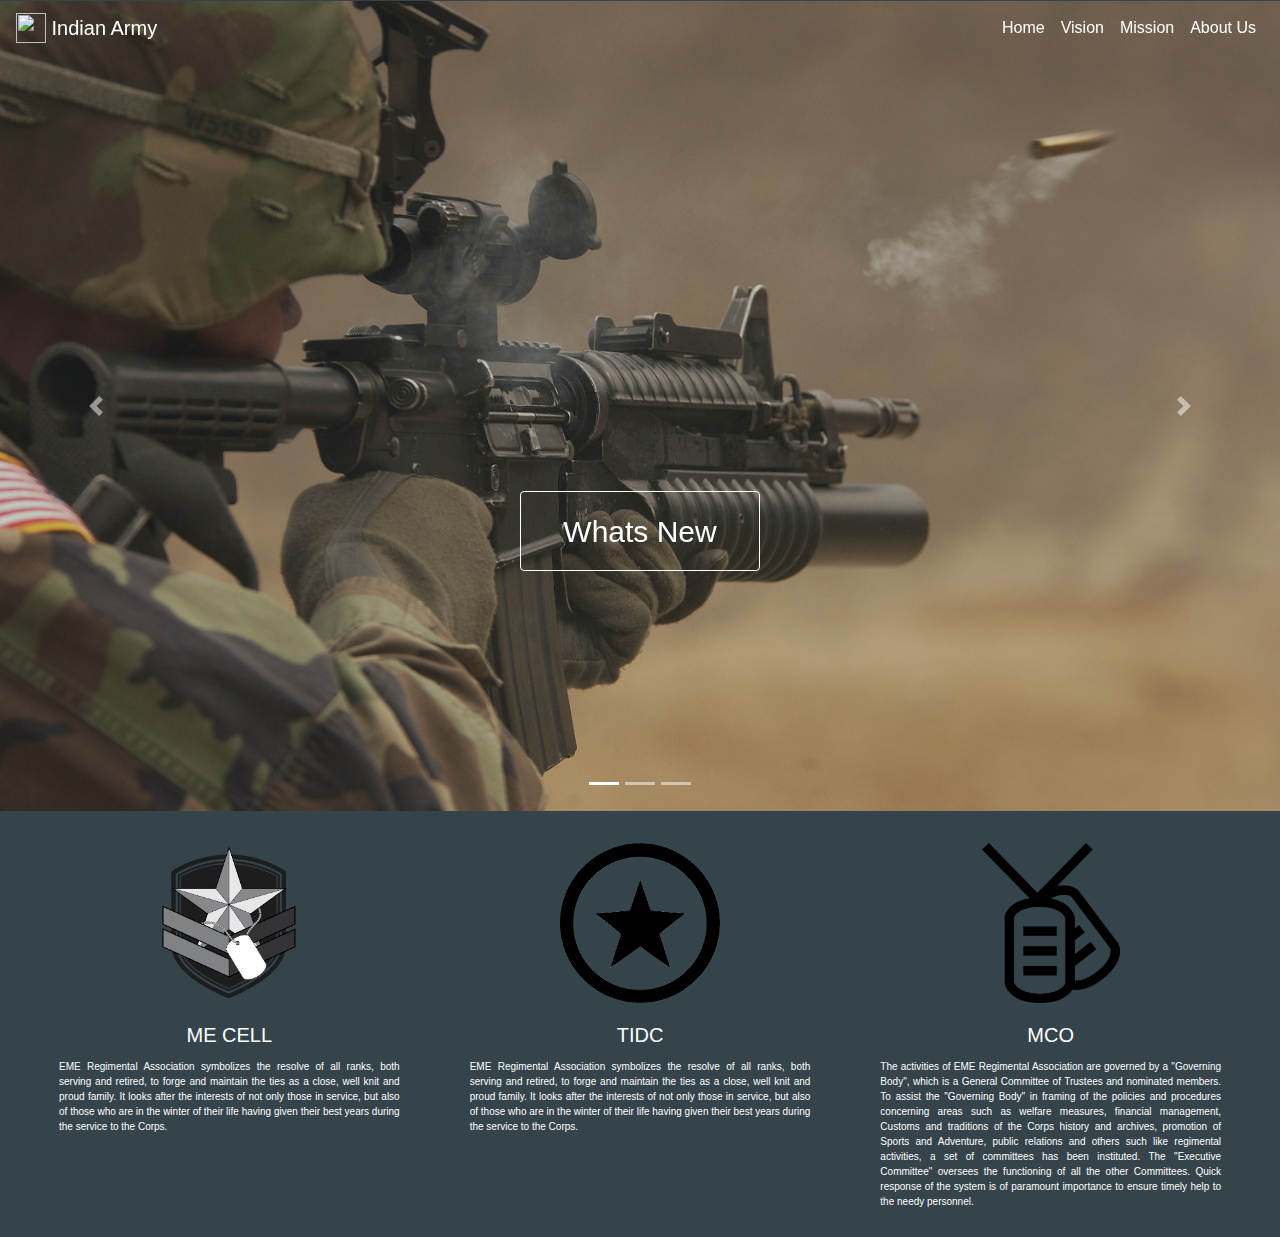
==== commit 34b1a3cf: "added whats new button on the carousel" ====
--- a/index.html
+++ b/index.html
@@ -6,16 +6,18 @@
     <title>CORPS OF EME</title>
     <link rel="icon" href="https://upload.wikimedia.org/wikipedia/commons/thumb/2/23/Flag_of_the_Corps_of_EME.svg/800px-Flag_of_the_Corps_of_EME.svg.png" type="image/icon type">
     <link rel="stylesheet" href="style.css">
+
+    <!--bootstrap link-->
     <link rel="stylesheet" href="https://stackpath.bootstrapcdn.com/bootstrap/4.4.1/css/bootstrap.min.css" integrity="sha384-Vkoo8x4CGsO3+Hhxv8T/Q5PaXtkKtu6ug5TOeNV6gBiFeWPGFN9MuhOf23Q9Ifjh" crossorigin="anonymous">
 </head>
 
 <body style="background-color:  #35444B;">
+    <!--bootstrap link-->
     <script src="https://code.jquery.com/jquery-3.4.1.slim.min.js" integrity="sha384-J6qa4849blE2+poT4WnyKhv5vZF5SrPo0iEjwBvKU7imGFAV0wwj1yYfoRSJoZ+n" crossorigin="anonymous"></script>
     <script src="https://cdn.jsdelivr.net/npm/popper.js@1.16.0/dist/umd/popper.min.js" integrity="sha384-Q6E9RHvbIyZFJoft+2mJbHaEWldlvI9IOYy5n3zV9zzTtmI3UksdQRVvoxMfooAo" crossorigin="anonymous"></script>
     <script src="https://stackpath.bootstrapcdn.com/bootstrap/4.4.1/js/bootstrap.min.js" integrity="sha384-wfSDF2E50Y2D1uUdj0O3uMBJnjuUD4Ih7YwaYd1iqfktj0Uod8GCExl3Og8ifwB6" crossorigin="anonymous"></script>
 
-
-    <!--Header-->
+    <!--Navbar-->
     <nav class="navbar navbar-expand-lg nav">
         <a class="navbar-brand txt" href="#">
             <img src="https://upload.wikimedia.org/wikipedia/commons/thumb/2/23/Flag_of_the_Corps_of_EME.svg/800px-Flag_of_the_Corps_of_EME.svg.png" width="30" height="30" class="d-inline-block align-top" alt=""> Indian Army
@@ -30,20 +32,20 @@
                     <a class="nav-link txt" href="#">Home <span class="sr-only">(current)</span></a>
                 </li>
                 <li class="nav-item">
-                    <a class="nav-link txt" href="#">Vision</a>
+                    <a class="nav-link txt" href="vision.html">Vision</a>
                 </li>
                 <li class="nav-item ">
-                    <a class="nav-link txt" href="#">Mission</a>
+                    <a class="nav-link txt" href="mission.html">Mission</a>
                 </li>
                 <li class="nav-item ">
-                    <a class="nav-link txt" href="#">About</a>
+                    <a class="nav-link txt" href="aboutus.html">About Us</a>
                 </li>
             </ul>
         </div>
     </nav>
 
     <!--Carousel-->
-    <div id="carouselExampleCaptions" class="carousel slide" data-ride="carousel">
+    <div id="carouselExampleCaptions" class="carousel slide homecarousel" data-ride="carousel">
         <ol class="carousel-indicators">
             <li data-target="#carouselExampleCaptions" data-slide-to="0" class="active"></li>
             <li data-target="#carouselExampleCaptions" data-slide-to="1"></li>
@@ -53,21 +55,19 @@
             <div class="carousel-item active">
                 <img src="./images/pic1.jpg" class="d-block w-100" alt="picture">
                 <div class="carousel-caption d-none d-md-block">
-                    <h5>I regret I have but one life to give for my country</h5>
+                    <button type="button" class="btn whatsNew">Whats New</button>
                 </div>
             </div>
             <div class="carousel-item">
                 <img src="./images/pic2.jpg" class="d-block w-100" alt="picture">
                 <div class="carousel-caption d-none d-md-block">
-
-                    <h5>May God have mercy on our enemies, because we won't.</h5>
+                    <button type="button" class="btn whatsNew">Whats New</button>
                 </div>
             </div>
             <div class="carousel-item">
                 <img src="./images/pic3.jpg" class="d-block w-100" alt="picture">
                 <div class="carousel-caption d-none d-md-block">
-
-                    <h5>Our flag does not fly because the wind moves it, it flies with the last breath of each soldier who died protecting it.</h5>
+                    <button type="button" class="btn whatsNew">Whats New</button>
                 </div>
             </div>
         </div>
@@ -81,7 +81,7 @@
         </a>
     </div>
 
-    <!--body-->
+    <!--Cards-->
     <div class="card-deck mt-4 mx-4">
         <div class="card py-2 border-0">
             <img src="./images/pic4.png" class="card-img-top mx-auto d-block" alt="...">
--- a/style.css
+++ b/style.css
@@ -1,5 +1,6 @@
-.carousel-inner>.carousel-item>img {
-    height: 90vh;
+.nav {
+    z-index: 99;
+    background-color: transparent;
 }
 
 .card-deck>.card,
@@ -24,15 +25,30 @@
     opacity: 0.7;
 }
 
-.txt {
-    color: white;
+.carousel-inner>.carousel-item>img {
+    height: 90vh;
 }
 
 .carousel {
     margin-top: -55px;
 }
 
-.nav {
-    z-index: 99;
-    background-color: transparent;
+.txt {
+    color: white;
+}
+
+.carousel>.carousel-inner>.carousel-item>.carousel-caption>.whatsNew {
+    color: white;
+    width: 15rem;
+    height: 5rem;
+    font-size: 30px;
+    border-color: white;
+    margin-bottom: 200px;
+}
+
+.carousel>.carousel-inner>.carousel-item>.carousel-caption>button:hover {
+    color: aliceblue;
+    width: 16rem;
+    height: 5rem;
+    font-size: 35px;
 }